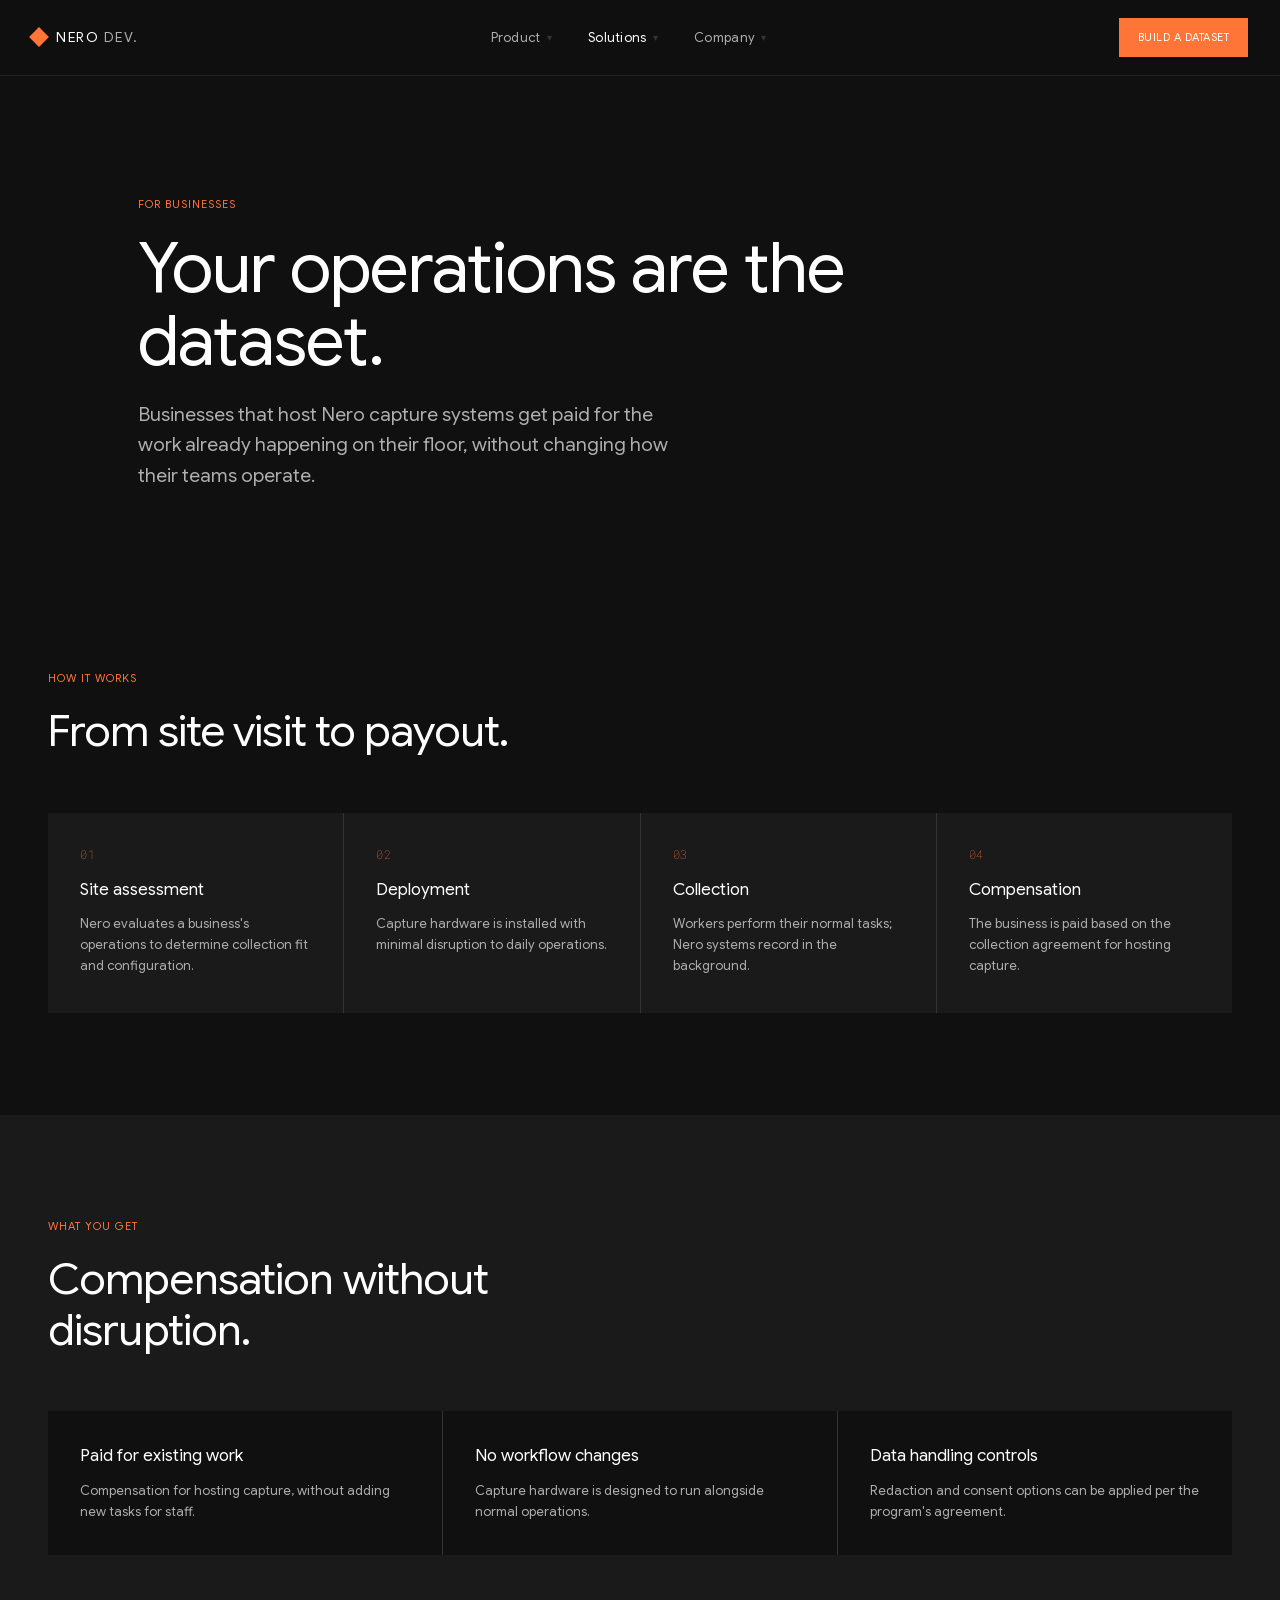
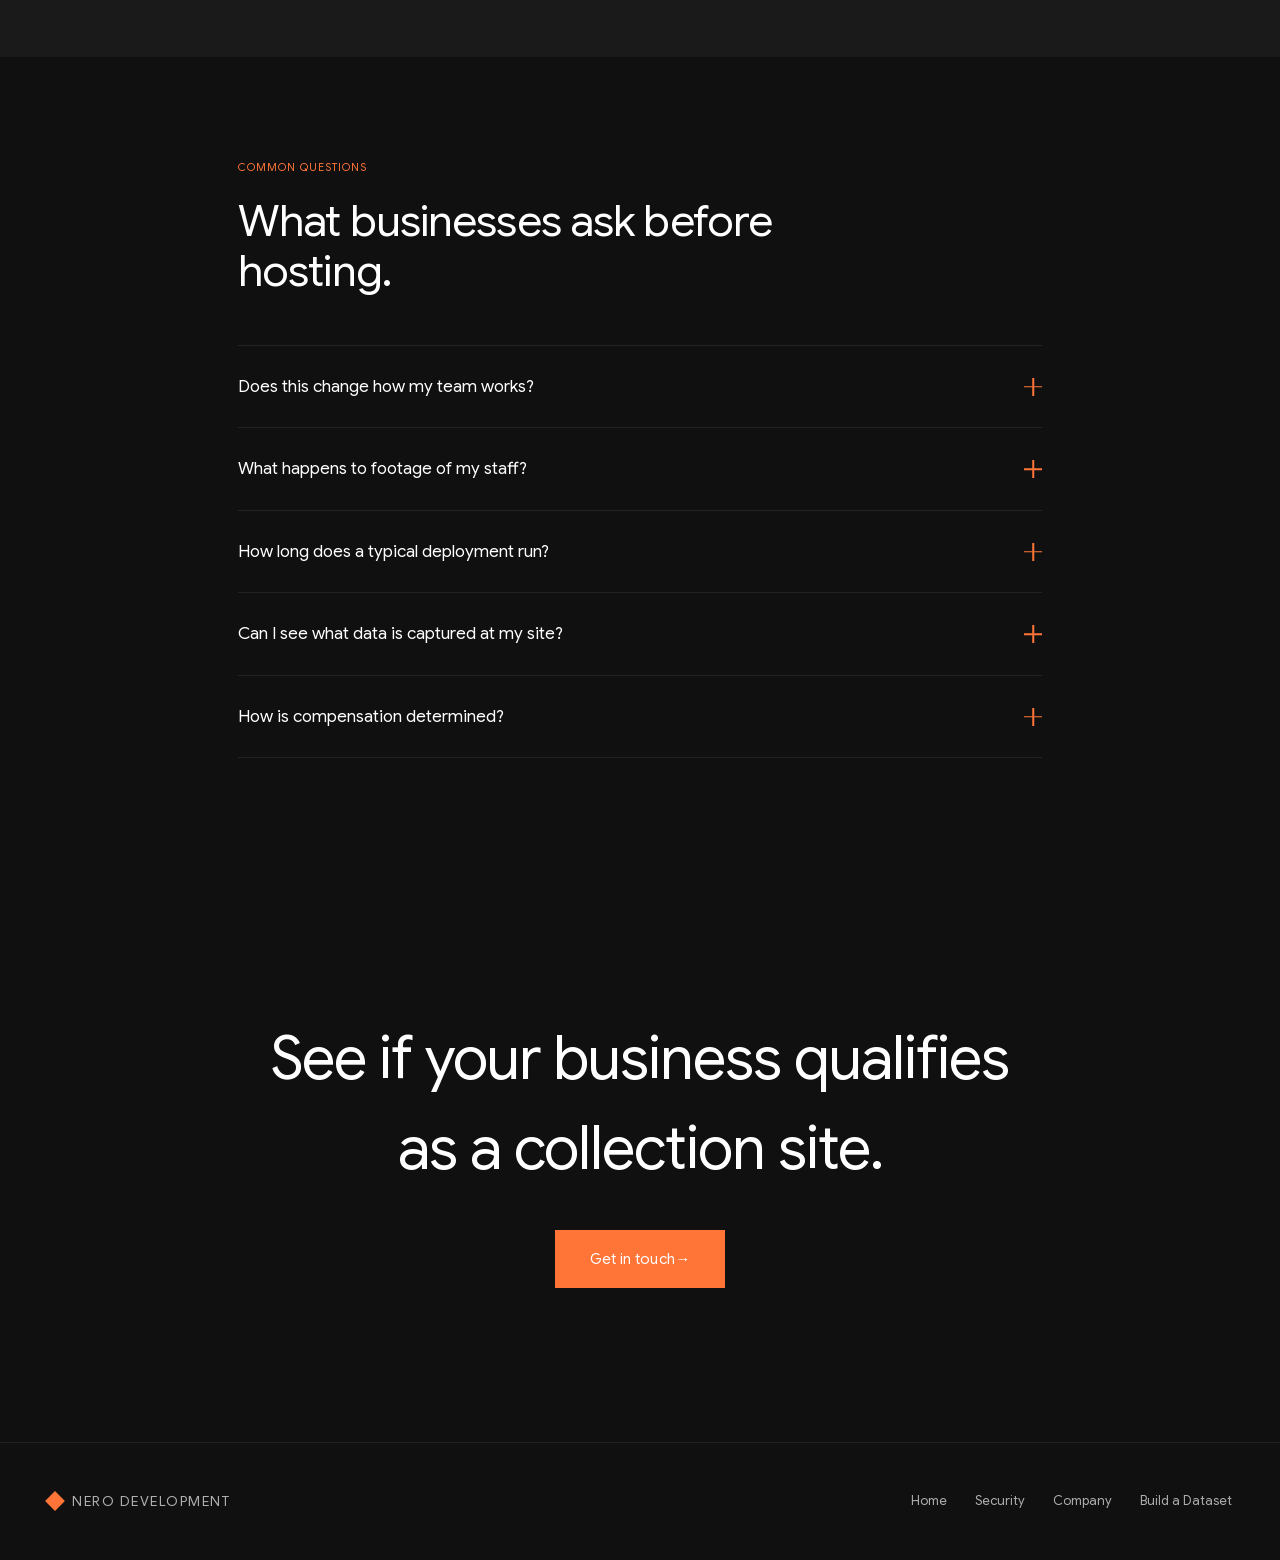
==== for-businesses.html @ 77c46d6f "Build out remaining site pages from the Claude Design import Adds Data Engine, Data Products, Captur" ====
<!DOCTYPE html>
<html lang="en">
<head>
  <meta charset="utf-8">
  <meta name="viewport" content="width=device-width, initial-scale=1">
  <title>For Businesses — Nero Development</title>
  <meta name="description" content="Businesses that host Nero capture systems get paid for the work already happening on their floor, without changing how their teams operate.">
  <meta name="theme-color" content="#101010">

  <!-- Favicon -->
  <link rel="icon" type="image/svg+xml" href="data:image/svg+xml,%3Csvg xmlns='http://www.w3.org/2000/svg' viewBox='0 0 20 20'%3E%3Crect x='4' y='4' width='12' height='12' fill='%23FF7538' transform='rotate(45 10 10)'/%3E%3C/svg%3E">

  <meta property="og:title" content="For Businesses — Nero Development">
  <meta property="og:description" content="Businesses that host Nero capture systems get paid for the work already happening on their floor, without changing how their teams operate.">
  <meta property="og:type" content="website">

  <link rel="preconnect" href="https://fonts.gstatic.com" crossorigin>
  <link rel="stylesheet" href="styles/fonts.css">
  <link rel="stylesheet" href="styles/main.css">
  <link rel="stylesheet" href="styles/responsive.css">
  <link rel="stylesheet" href="styles/pages/for-businesses.css">
</head>
<body>

  <!-- ============ Header / Nav ============ -->
  <header class="site-header">
    <div class="site-header__inner">
      <a class="brand" href="index.html" aria-label="Nero Development home">
        <span class="brand__mark" aria-hidden="true"></span>
        <span class="brand__name">NERO<span class="brand__name-dim"> DEV.</span></span>
      </a>

      <nav class="nav" aria-label="Primary">
        <button class="nav__toggle" type="button" aria-expanded="false" aria-controls="nav-menu">
          <span class="nav__toggle-bar"></span>
          <span class="nav__toggle-bar"></span>
          <span class="nav__toggle-bar"></span>
          <span class="sr-only">Menu</span>
        </button>

        <div class="nav__menu" id="nav-menu">
          <div class="nav__group">
            <button class="nav__group-label" type="button" aria-haspopup="true" aria-expanded="false">
              Product <span class="nav__caret" aria-hidden="true">▾</span>
            </button>
            <div class="nav__dropdown">
              <a class="nav__item" href="data-engine.html">
                <span class="nav__item-name">Data Engine</span>
                <span class="nav__item-desc">Capture to model-ready data</span>
              </a>
              <a class="nav__item" href="data-products.html">
                <span class="nav__item-name">Data Products</span>
                <span class="nav__item-desc">Sensor, perception &amp; task layers</span>
              </a>
              <a class="nav__item" href="capture-systems.html">
                <span class="nav__item-name">Capture Systems</span>
                <span class="nav__item-desc">Mono, stereo &amp; custom hardware</span>
              </a>
            </div>
          </div>

          <div class="nav__group">
            <button class="nav__group-label nav__group-label--active" type="button" aria-haspopup="true" aria-expanded="false">
              Solutions <span class="nav__caret" aria-hidden="true">▾</span>
            </button>
            <div class="nav__dropdown">
              <a class="nav__item" href="verticals.html">
                <span class="nav__item-name">Verticals</span>
                <span class="nav__item-desc">Warehouse, kitchen, workshop, retail</span>
              </a>
              <a class="nav__item" href="licensing.html">
                <span class="nav__item-name">Licensing</span>
                <span class="nav__item-desc">Dataset, exclusive &amp; continuous access</span>
              </a>
              <a class="nav__item" href="for-businesses.html">
                <span class="nav__item-name">For Businesses</span>
                <span class="nav__item-desc">Host capture, get compensated</span>
              </a>
            </div>
          </div>

          <div class="nav__group">
            <button class="nav__group-label" type="button" aria-haspopup="true" aria-expanded="false">
              Company <span class="nav__caret" aria-hidden="true">▾</span>
            </button>
            <div class="nav__dropdown">
              <a class="nav__item" href="security-governance.html">
                <span class="nav__item-name">Security &amp; Governance</span>
                <span class="nav__item-desc">Consent, redaction, data controls</span>
              </a>
              <a class="nav__item" href="company.html">
                <span class="nav__item-name">Company</span>
                <span class="nav__item-desc">Mission, team &amp; careers</span>
              </a>
            </div>
          </div>

          <a class="btn btn--primary nav__cta nav__cta--mobile" href="build-a-dataset.html">Build a Dataset</a>
        </div>
      </nav>

      <a class="btn btn--primary nav__cta" href="build-a-dataset.html">Build a Dataset</a>
    </div>
  </header>

  <main id="top">

    <!-- ============ Page Intro ============ -->
    <div class="page-intro">
      <p class="eyebrow">For Businesses</p>
      <h1 class="page-intro__title">Your operations are the dataset.</h1>
      <p class="lead">Businesses that host Nero capture systems get paid for the work already happening on their floor, without changing how their teams operate.</p>
    </div>

    <!-- ============ How It Works ============ -->
    <section class="section" aria-labelledby="how-title">
      <div class="container">
        <p class="eyebrow">How It Works</p>
        <h2 class="section-title section-title--md" id="how-title">From site visit to payout.</h2>

        <ol class="steps-grid">
          <li class="step-card">
            <p class="step-card__num mono">01</p>
            <p class="step-card__name">Site assessment</p>
            <p class="step-card__desc">Nero evaluates a business's operations to determine collection fit and configuration.</p>
          </li>
          <li class="step-card">
            <p class="step-card__num mono">02</p>
            <p class="step-card__name">Deployment</p>
            <p class="step-card__desc">Capture hardware is installed with minimal disruption to daily operations.</p>
          </li>
          <li class="step-card">
            <p class="step-card__num mono">03</p>
            <p class="step-card__name">Collection</p>
            <p class="step-card__desc">Workers perform their normal tasks; Nero systems record in the background.</p>
          </li>
          <li class="step-card">
            <p class="step-card__num mono">04</p>
            <p class="step-card__name">Compensation</p>
            <p class="step-card__desc">The business is paid based on the collection agreement for hosting capture.</p>
          </li>
        </ol>
      </div>
    </section>

    <!-- ============ What You Get ============ -->
    <section class="section section--charcoal" aria-labelledby="benefits-title">
      <div class="container">
        <p class="eyebrow">What You Get</p>
        <h2 class="section-title section-title--md" id="benefits-title">Compensation without disruption.</h2>

        <div class="benefits-grid">
          <div class="benefit-card">
            <h3 class="benefit-card__title">Paid for existing work</h3>
            <p class="benefit-card__desc">Compensation for hosting capture, without adding new tasks for staff.</p>
          </div>
          <div class="benefit-card">
            <h3 class="benefit-card__title">No workflow changes</h3>
            <p class="benefit-card__desc">Capture hardware is designed to run alongside normal operations.</p>
          </div>
          <div class="benefit-card">
            <h3 class="benefit-card__title">Data handling controls</h3>
            <p class="benefit-card__desc">Redaction and consent options can be applied per the program's agreement.</p>
          </div>
        </div>
      </div>
    </section>

    <!-- ============ FAQ ============ -->
    <section class="section faq" aria-labelledby="faq-title">
      <div class="container">
        <p class="eyebrow">Common Questions</p>
        <h2 class="section-title section-title--md" id="faq-title">What businesses ask before hosting.</h2>

        <div class="faq-list">
          <details class="faq-item">
            <summary class="faq-item__summary">
              Does this change how my team works?
              <span class="faq-item__icon" aria-hidden="true"></span>
            </summary>
            <p class="faq-item__answer">No. Capture systems are designed to record ongoing operations without requiring workers to change their tasks.</p>
          </details>
          <details class="faq-item">
            <summary class="faq-item__summary">
              What happens to footage of my staff?
              <span class="faq-item__icon" aria-hidden="true"></span>
            </summary>
            <p class="faq-item__answer">Handling, redaction and consent terms are set out in the collection agreement for your site.</p>
          </details>
          <details class="faq-item">
            <summary class="faq-item__summary">
              How long does a typical deployment run?
              <span class="faq-item__icon" aria-hidden="true"></span>
            </summary>
            <p class="faq-item__answer">Deployment length varies by program and is agreed in advance.</p>
          </details>
          <details class="faq-item">
            <summary class="faq-item__summary">
              Can I see what data is captured at my site?
              <span class="faq-item__icon" aria-hidden="true"></span>
            </summary>
            <p class="faq-item__answer">Access to captured data from your site is defined in your collection agreement.</p>
          </details>
          <details class="faq-item">
            <summary class="faq-item__summary">
              How is compensation determined?
              <span class="faq-item__icon" aria-hidden="true"></span>
            </summary>
            <p class="faq-item__answer">Compensation terms are set per site based on the collection program's scope and duration.</p>
          </details>
        </div>
      </div>
    </section>

    <!-- ============ Final CTA ============ -->
    <section class="section cta" aria-labelledby="cta-title">
      <div class="container">
        <h2 class="cta__headline" id="cta-title">See if your business qualifies as a collection site.</h2>
        <a class="btn btn--primary btn--lg" href="build-a-dataset.html">Get in touch <span aria-hidden="true">→</span></a>
      </div>
    </section>

  </main>

  <!-- ============ Footer ============ -->
  <footer class="site-footer">
    <div class="container site-footer__inner">
      <div class="brand">
        <span class="brand__mark" aria-hidden="true"></span>
        <span class="brand__name">NERO DEVELOPMENT</span>
      </div>
      <nav class="site-footer__links" aria-label="Footer">
        <a href="index.html">Home</a>
        <a href="security-governance.html">Security</a>
        <a href="company.html">Company</a>
        <a href="build-a-dataset.html">Build a Dataset</a>
      </nav>
    </div>
  </footer>

  <script src="scripts/nav.js"></script>
</body>
</html>
---- styles/fonts.css ----
/* Google Sans Flex + Roboto + Roboto Mono — variable weights for the thin/light display type */
@import url('https://fonts.googleapis.com/css2?family=Google+Sans+Flex:wght@100;200;300;400;500;600&family=Roboto:wght@100;300;400;500;700&family=Roboto+Mono:wght@400;500&display=swap');

/* Google Sans (self-hosted) — latin and latin-ext, retained as a local fallback */

@font-face {
  font-family: 'Google Sans';
  font-style: normal;
  font-weight: 400 700;
  font-display: swap;
  src: url("../assets/fonts/google-sans-latin-ext.woff2") format('woff2');
  unicode-range: U+0100-02BA, U+02BD-02C5, U+02C7-02CC, U+02CE-02D7, U+02DD-02FF, U+0304, U+0308, U+0329, U+1D00-1DBF, U+1E00-1E9F, U+1EF2-1EFF, U+2020, U+20A0-20AB, U+20AD-20C0, U+2113, U+2C60-2C7F, U+A720-A7FF;
}

@font-face {
  font-family: 'Google Sans';
  font-style: normal;
  font-weight: 400 700;
  font-display: swap;
  src: url("../assets/fonts/google-sans-latin.woff2") format('woff2');
  unicode-range: U+0000-00FF, U+0131, U+0152-0153, U+02BB-02BC, U+02C6, U+02DA, U+02DC, U+0304, U+0308, U+0329, U+2000-206F, U+20AC, U+2122, U+2191, U+2193, U+2212, U+2215, U+FEFF, U+FFFD;
}
---- styles/main.css ----
/* =========================================================
   Nero Development — Home
   The Data Infrastructure for Physical AI
   ========================================================= */

:root {
  /* Palette */
  --nero-black-1: #101010;
  --nero-black-2: #141414;
  --nero-charcoal-1: #1a1a1a;
  --nero-charcoal-2: #202020;
  --nero-charcoal-3: #232323;
  --nero-charcoal-4: #2b2b2b;
  --nero-charcoal-5: #2f2f2f;
  --nero-charcoal-6: #343434;
  --nero-charcoal-7: #3d3d3d;
  --nero-silver: #AFAFAF;
  --nero-white: #FFFFFF;
  --nero-orange: #FF7538;
  --nero-orange-dim: #e8720c;

  --text-primary: var(--nero-white);
  --text-secondary: var(--nero-silver);
  --text-muted: rgba(255, 255, 255, 0.6);
  --border-subtle: rgba(255, 255, 255, 0.12);
  --border-faint: rgba(255, 255, 255, 0.08);
  --surface-hover: rgba(255, 255, 255, 0.06);

  /* Type families */
  --font: 'Google Sans Flex', 'Google Sans', 'Roboto', Arial, sans-serif;
  --font-mono: 'Roboto Mono', 'Google Sans Flex', monospace;

  /* Fluid type scale */
  --type-display: clamp(2.75rem, 6.2vw + 1rem, 6.5rem);
  --type-h2: clamp(2rem, 3.2vw + 1rem, 3.25rem);
  --type-h2-md: clamp(1.75rem, 2.4vw + 1rem, 2.75rem);
  --type-lead: clamp(1.05rem, 0.6vw + 0.9rem, 1.2rem);
  --type-body: clamp(0.95rem, 0.3vw + 0.85rem, 1rem);
  --type-small: clamp(0.8rem, 0.2vw + 0.75rem, 0.875rem);
  --type-label: 0.6875rem;
  --type-stat: clamp(2.5rem, 4vw + 1rem, 3.5rem);

  /* Rhythm */
  --section-pad-y: clamp(4.5rem, 8vw, 8.75rem);
  --container-x: clamp(1.25rem, 4vw, 3rem);
  --max-width: 1280px;
}

/* ---------- Reset / base ---------- */
*, *::before, *::after { margin: 0; padding: 0; box-sizing: border-box; }

html { scroll-behavior: smooth; -webkit-text-size-adjust: 100%; }

body {
  font-family: var(--font);
  font-weight: 100;
  color: var(--text-primary);
  background: var(--nero-black-1);
  line-height: 1.5;
  -webkit-font-smoothing: antialiased;
  text-rendering: optimizeLegibility;
  overflow-x: hidden;
}

img { max-width: 100%; display: block; }

a { color: var(--nero-orange); text-decoration: none; }
a:hover { color: var(--nero-white); }

::selection { background: var(--nero-orange); color: #fff; }

:focus-visible { outline: 2px solid var(--nero-orange); outline-offset: 3px; }

.sr-only {
  position: absolute;
  width: 1px; height: 1px;
  padding: 0; margin: -1px;
  overflow: hidden;
  clip: rect(0, 0, 0, 0);
  white-space: nowrap;
  border: 0;
}

.mono { font-family: var(--font-mono); letter-spacing: 0.5px; }

/* ---------- Layout primitives ---------- */
.container {
  width: 100%;
  max-width: var(--max-width);
  margin-inline: auto;
  padding-inline: var(--container-x);
}

.section { padding-block: var(--section-pad-y); }
.section--charcoal { background: var(--nero-charcoal-1); }

.eyebrow {
  font-size: var(--type-label);
  letter-spacing: 1px;
  text-transform: uppercase;
  font-weight: 400;
  color: var(--nero-orange);
  margin-bottom: 1.25rem;
}

.section-title {
  font-size: var(--type-h2);
  font-weight: 200;
  letter-spacing: -0.02em;
  line-height: 1.15;
  max-width: 20ch;
}
.section-title--md { font-size: var(--type-h2-md); }

.lead {
  font-size: var(--type-lead);
  font-weight: 300;
  line-height: 1.6;
  color: var(--text-secondary);
  max-width: 42ch;
  margin-top: 1.25rem;
}
.lead--wide { max-width: 56ch; }

.footnote {
  font-size: var(--type-small);
  color: var(--text-muted);
  margin-top: 1.25rem;
}

/* ---------- Brand mark ---------- */
.brand { display: inline-flex; align-items: center; gap: 10px; text-decoration: none; }
.brand__mark {
  width: 14px;
  height: 14px;
  flex: none;
  background: var(--nero-orange);
  transform: rotate(45deg);
  display: inline-block;
}
.brand__name {
  font-size: 0.875rem;
  letter-spacing: 1.5px;
  color: var(--nero-white);
  white-space: nowrap;
}
.brand__name-dim { color: var(--nero-silver); }

/* ---------- Buttons ---------- */
.btn {
  display: inline-flex;
  align-items: center;
  justify-content: center;
  font-family: inherit;
  font-size: 0.875rem;
  font-weight: 400;
  letter-spacing: 0.3px;
  padding: 0.95em 1.75em;
  border: 1px solid transparent;
  cursor: pointer;
  transition: background-color 0.15s ease, border-color 0.15s ease, opacity 0.15s ease;
}
.btn--primary { background: var(--nero-orange); color: #fff; }
.btn--primary:hover { background: var(--nero-orange-dim); color: #fff; }
.btn--ghost { border-color: var(--border-subtle); background: var(--surface-hover); color: #fff; }
.btn--ghost:hover { border-color: var(--nero-silver); }
.btn--lg { padding: 1.1em 2.25em; font-size: 0.9375rem; margin-top: 2.25rem; }

.link-arrow {
  display: inline-block;
  margin-top: 1.5rem;
  font-size: 0.8125rem;
  color: var(--nero-orange);
}
.link-arrow:hover { color: var(--nero-white); }

/* ---------- Header / Nav ---------- */
.site-header {
  position: sticky;
  top: 0;
  z-index: 100;
  display: flex;
  align-items: center;
  justify-content: space-between;
  gap: 1.5rem;
  padding: 18px 32px;
  background: rgba(16, 16, 16, 0.9);
  backdrop-filter: blur(10px);
  -webkit-backdrop-filter: blur(10px);
  border-bottom: 1px solid var(--border-faint);
}
.site-header__inner {
  display: flex;
  align-items: center;
  justify-content: space-between;
  gap: 1.5rem;
  width: 100%;
}

.nav { flex: 1; display: flex; justify-content: center; }
.nav__toggle {
  display: none;
  flex-direction: column;
  justify-content: center;
  gap: 5px;
  width: 40px;
  height: 40px;
  background: none;
  border: 1px solid var(--border-subtle);
  cursor: pointer;
  flex: none;
}
.nav__toggle-bar { width: 18px; height: 1.5px; background: var(--nero-white); margin-inline: auto; transition: transform 0.2s ease, opacity 0.2s ease; }

.nav__menu {
  display: flex;
  align-items: center;
  gap: 4px;
}

.nav__group { position: relative; }
.nav__group-label {
  display: flex;
  align-items: center;
  gap: 6px;
  padding: 10px 16px;
  background: none;
  border: none;
  font-family: inherit;
  font-size: 0.8125rem;
  letter-spacing: 0.3px;
  color: var(--text-secondary);
  cursor: pointer;
}
.nav__caret { font-size: 10px; color: var(--nero-charcoal-6); transition: transform 0.15s ease; }

.nav__dropdown {
  position: absolute;
  top: 100%;
  left: 0;
  min-width: 250px;
  background: var(--nero-charcoal-1);
  border: 1px solid var(--border-subtle);
  padding: 8px;
  display: flex;
  flex-direction: column;
  gap: 2px;
  opacity: 0;
  visibility: hidden;
  transform: translateY(4px);
  transition: opacity 0.15s ease, transform 0.15s ease, visibility 0.15s;
}
.nav__group:hover .nav__dropdown,
.nav__group:focus-within .nav__dropdown {
  opacity: 1;
  visibility: visible;
  transform: translateY(0);
}
.nav__group:hover .nav__group-label,
.nav__group:focus-within .nav__group-label { color: #fff; }
.nav__group:hover .nav__caret,
.nav__group:focus-within .nav__caret { transform: rotate(180deg); }

.nav__item { display: block; padding: 12px 14px; text-decoration: none; }
.nav__item:hover { background: var(--surface-hover); }
.nav__item-name { display: block; font-size: 0.8125rem; font-weight: 400; color: #fff; }
.nav__item-desc { display: block; font-size: 0.75rem; color: var(--nero-silver); margin-top: 4px; }

.nav__cta { flex: none; padding: 10px 18px; font-size: 0.6875rem; letter-spacing: 0.5px; text-transform: uppercase; }
.nav__cta--mobile { display: none; }
.nav__group-label--active { color: #fff; }

/* ---------- Page intro (subpage header) ---------- */
.page-intro { padding: clamp(6rem, 12vw, 7.5rem) var(--container-x) clamp(3rem, 6vw, 5rem); max-width: 1100px; margin-inline: auto; }
.page-intro__title { font-size: clamp(2.25rem, 4.2vw + 1rem, 4.5rem); font-weight: 100; line-height: 1.05; letter-spacing: -1px; max-width: 18ch; }
.page-links { display: flex; gap: 1rem; flex-wrap: wrap; margin-top: 2.25rem; font-size: 0.8125rem; }
.page-links a { display: inline-block; padding: 12px 22px; border: 1px solid var(--border-subtle); color: #fff; }
.page-links a:hover { border-color: var(--nero-silver); }

/* ---------- Hero ---------- */
.hero {
  position: relative;
  height: min(760px, 100svh);
  min-height: 480px;
  overflow: hidden;
}
.hero__bg { position: absolute; inset: 0; width: 100%; height: 100%; object-fit: cover; }
.hero__scrim {
  position: absolute; inset: 0;
  background: linear-gradient(180deg, rgba(10,10,10,0.55) 0%, rgba(10,10,10,0.35) 40%, rgba(10,10,10,0.88) 100%);
  pointer-events: none;
}
.hero__scrim-bottom {
  position: absolute; left: 0; right: 0; bottom: 0; height: 45%;
  background: linear-gradient(180deg, rgba(10,10,10,0.68) 0%, rgba(10,10,10,0.98) 100%);
  pointer-events: none;
}

.hero__hud {
  position: absolute;
  top: 120px;
  font-size: 11px;
  color: rgba(255, 255, 255, 0.55);
  line-height: 1.8;
  pointer-events: none;
}
.hero__hud--left { left: 32px; }
.hero__hud--right { right: 32px; text-align: right; }

.hero__content {
  position: absolute;
  left: 0; right: 0; bottom: 0;
  padding: 0 32px clamp(2.5rem, 6vw, 4rem);
}
.hero__headline {
  font-size: var(--type-display);
  line-height: 0.98;
  font-weight: 100;
  letter-spacing: -1px;
  max-width: 20ch;
}
.hero__sub {
  font-size: clamp(1rem, 1vw + 0.75rem, 1.2rem);
  font-weight: 300;
  color: var(--nero-silver);
  max-width: 38ch;
  margin-top: 1.75rem;
  line-height: 1.5;
}
.hero__tags {
  font-size: 0.8125rem;
  letter-spacing: 1px;
  color: var(--text-muted);
  margin-top: 1rem;
}
.hero__actions { display: flex; flex-wrap: wrap; gap: 1rem; margin-top: 2.25rem; }

/* ---------- Problem flow ---------- */
.flow {
  display: flex;
  align-items: center;
  gap: 1.25rem;
  margin-top: 3.5rem;
  font-size: 0.9375rem;
  letter-spacing: 1px;
  color: var(--text-secondary);
}
.flow__arrow { color: var(--nero-orange); }
.flow__accent { color: #fff; }

/* ---------- Network ---------- */
.pipeline-flow {
  display: flex;
  align-items: center;
  flex-wrap: wrap;
  gap: 0;
  margin-top: 3.5rem;
  font-size: 0.875rem;
  letter-spacing: 1px;
  color: var(--text-secondary);
}
.pipeline-flow__arrow { margin: 0 16px; color: var(--nero-charcoal-6); }
.pipeline-flow__end { color: #fff; }

.stat-grid {
  display: grid;
  grid-template-columns: repeat(2, 1fr);
  gap: 1px;
  background: var(--nero-charcoal-6);
  margin-top: 3.5rem;
}
.stat-tile { background: var(--nero-charcoal-1); padding: 2.25rem; }
.stat-tile__label { font-size: var(--type-label); letter-spacing: 1px; text-transform: uppercase; color: var(--text-secondary); }
.stat-tile__value { font-size: 3.25rem; font-weight: 100; margin-top: 14px; letter-spacing: -0.01em; }
.stat-tile__caption { font-size: 0.9375rem; color: var(--text-secondary); margin-top: 4px; }

/* ---------- Capture Systems cards ---------- */
.hw-grid {
  display: grid;
  grid-template-columns: 1fr 1fr;
  gap: 1px;
  background: var(--nero-charcoal-6);
  margin-top: 3.5rem;
}
.hw-card { background: var(--nero-black-1); display: flex; flex-direction: column; }
.hw-card__media { aspect-ratio: 3 / 2; background: var(--nero-black-1); overflow: hidden; }
.hw-card__media img { width: 100%; height: 100%; object-fit: cover; }
.hw-card__body { padding: 2rem; }
.hw-card__eyebrow { font-size: var(--type-label); letter-spacing: 1px; text-transform: uppercase; color: var(--text-secondary); }
.hw-card__title { font-size: 1.375rem; font-weight: 300; margin-top: 10px; }
.hw-card__text { font-size: 0.875rem; color: var(--text-secondary); margin-top: 12px; line-height: 1.6; }

/* ---------- Chips ---------- */
.chips {
  display: flex;
  flex-wrap: wrap;
  gap: 12px;
  margin-top: 2.5rem;
  list-style: none;
}
.chip {
  padding: 12px 20px;
  border: 1px solid var(--border-subtle);
  font-size: 0.8125rem;
  letter-spacing: 0.5px;
  color: var(--text-secondary);
}

/* ---------- Data Engine pipeline ---------- */
.pipeline-grid {
  display: grid;
  grid-template-columns: repeat(6, 1fr);
  gap: 1px;
  background: var(--nero-charcoal-6);
  margin-top: 3.5rem;
  list-style: none;
}
.pipeline-stage { background: var(--nero-black-1); padding: 24px 20px; min-height: 180px; }
.pipeline-stage__num { font-size: 11px; color: var(--nero-orange); }
.pipeline-stage__name { font-size: 1rem; font-weight: 400; margin-top: 12px; }
.pipeline-stage__desc { font-size: 0.75rem; color: var(--text-secondary); margin-top: 12px; line-height: 1.6; }

/* ---------- Commercial models ---------- */
.model-grid {
  display: grid;
  grid-template-columns: repeat(3, 1fr);
  gap: 1px;
  background: var(--nero-charcoal-6);
  margin-top: 3.5rem;
}
.model-card { background: var(--nero-black-1); padding: 2rem; }
.model-card__num { font-size: var(--type-label); letter-spacing: 1px; color: var(--text-secondary); }
.model-card__title { font-size: 1.125rem; font-weight: 400; margin-top: 16px; }
.model-card__text { font-size: 0.8125rem; color: var(--text-secondary); margin-top: 12px; line-height: 1.6; }
.model-card--highlight { background: var(--nero-orange); }
.model-card--highlight .model-card__num { color: rgba(255, 255, 255, 0.8); }
.model-card--highlight .model-card__title { color: #fff; }
.model-card--highlight .model-card__text { color: rgba(255, 255, 255, 0.85); }

/* ---------- Final CTA ---------- */
.cta { text-align: center; padding-block: clamp(6rem, 12vw, 10rem); }
.cta__headline {
  font-size: clamp(2rem, 3.5vw + 1rem, 3.75rem);
  font-weight: 100;
  letter-spacing: -1px;
  max-width: 20ch;
  margin-inline: auto;
}

/* ---------- Footer ---------- */
.site-footer { border-top: 1px solid var(--border-faint); padding-block: 3rem; }
.site-footer__inner {
  display: flex;
  justify-content: space-between;
  align-items: center;
  flex-wrap: wrap;
  gap: 1.5rem;
}
.site-footer .brand__name { color: var(--nero-silver); }
.site-footer__links { display: flex; gap: 1.75rem; flex-wrap: wrap; font-size: 0.8125rem; }
.site-footer__links a { color: var(--nero-silver); }
.site-footer__links a:hover { color: var(--nero-orange); }
---- styles/responsive.css ----
/* =========================================================
   Responsive overrides
   ========================================================= */

/* ── Laptop / tablet: 1024px ──────────────────────────────── */
@media (max-width: 1024px) {
  .pipeline-grid { grid-template-columns: repeat(3, 1fr); }
}

/* ── Nav collapse + card grids: 900px ─────────────────────── */
@media (max-width: 900px) {
  .site-header { padding: 14px 20px; }

  .nav { flex: none; margin-left: auto; }
  .nav__toggle { display: flex; }
  .nav__cta { display: none; }

  .nav__menu {
    position: fixed;
    top: 66px;
    left: 0;
    right: 0;
    background: var(--nero-black-2);
    border-bottom: 1px solid var(--border-subtle);
    flex-direction: column;
    align-items: stretch;
    gap: 0;
    padding: 0 16px;
    max-height: 0;
    overflow: hidden;
    opacity: 0;
    transition: max-height 0.25s ease, opacity 0.2s ease;
  }
  .nav.is-open .nav__menu {
    max-height: calc(100svh - 66px);
    overflow-y: auto;
    opacity: 1;
    padding-block: 12px;
  }

  .nav__group { width: 100%; }
  .nav__group-label {
    width: 100%;
    justify-content: space-between;
    padding: 16px 8px;
    border-bottom: 1px solid var(--border-faint);
    font-size: 0.875rem;
  }
  .nav__dropdown {
    position: static;
    opacity: 1;
    visibility: visible;
    transform: none;
    border: none;
    background: none;
    padding: 4px 0 12px 8px;
    display: none;
  }
  .nav__group.is-open .nav__dropdown { display: flex; }
  .nav__group.is-open .nav__caret { transform: rotate(180deg); }
  .nav__item { padding: 10px 6px; }

  .nav__cta--mobile { display: flex; justify-content: center; margin: 16px 0 4px; }

  .hw-grid { grid-template-columns: 1fr; }
  .model-grid { grid-template-columns: 1fr; }
}

/* ── Tablet portrait: 768px ───────────────────────────────── */
@media (max-width: 768px) {
  .stat-grid { grid-template-columns: 1fr; }
  .pipeline-grid { grid-template-columns: repeat(2, 1fr); }
  .hero__hud { display: none; }
}

/* ── Mobile: 560px ─────────────────────────────────────────── */
@media (max-width: 560px) {
  .container { padding-inline: 1.25rem; }
  .hero__content { padding-inline: 20px; }
  .hero__actions { flex-direction: column; align-items: stretch; }
  .hero__actions .btn { text-align: center; }
  .flow { flex-wrap: wrap; row-gap: 0.5rem; }
  .pipeline-flow { row-gap: 0.75rem; }
  .pipeline-flow__arrow { margin: 0 10px; }
  .site-footer__inner { flex-direction: column; align-items: flex-start; }
}

/* ── Motion preferences ────────────────────────────────────── */
@media (prefers-reduced-motion: reduce) {
  html { scroll-behavior: auto; }
  .btn, .nav__dropdown, .nav__menu { transition: none; }
}
---- styles/pages/for-businesses.css ----
/* =========================================================
   Nero Development — For Businesses (page-specific)
   ========================================================= */

/* ---------- How it works — 4-step grid ---------- */
.steps-grid {
  display: grid;
  grid-template-columns: repeat(4, 1fr);
  gap: 1px;
  background: var(--nero-charcoal-6);
  margin-top: 3.5rem;
  list-style: none;
}
.step-card {
  background: var(--nero-charcoal-1);
  padding: 2rem;
  min-height: 200px;
}
.step-card__num { font-size: 0.75rem; color: var(--nero-orange); }
.step-card__name { font-size: 1.0625rem; font-weight: 400; margin-top: 14px; }
.step-card__desc { font-size: 0.8125rem; color: var(--text-secondary); margin-top: 12px; line-height: 1.6; }

/* ---------- What you get — 3-column grid ---------- */
.benefits-grid {
  display: grid;
  grid-template-columns: repeat(3, 1fr);
  gap: 1px;
  background: var(--nero-charcoal-6);
  margin-top: 3.5rem;
}
.benefit-card { background: var(--nero-black-1); padding: 2rem; }
.benefit-card__title { font-size: 1.0625rem; font-weight: 400; }
.benefit-card__desc { font-size: 0.8125rem; color: var(--text-secondary); margin-top: 12px; line-height: 1.6; }

/* ---------- FAQ ---------- */
.faq {
  max-width: 900px;
  margin-inline: auto;
}
.faq-list { margin-top: 3rem; }
.faq-item {
  border-top: 1px solid var(--border-faint);
  padding-block: 1.75rem;
}
.faq-list .faq-item:last-child { border-bottom: 1px solid var(--border-faint); }

.faq-item__summary {
  display: flex;
  align-items: center;
  justify-content: space-between;
  gap: 1.5rem;
  cursor: pointer;
  font-size: 1.0625rem;
  font-weight: 400;
  color: #fff;
  list-style: none;
}
.faq-item__summary::-webkit-details-marker { display: none; }

.faq-item__icon {
  flex: none;
  position: relative;
  width: 18px;
  height: 18px;
}
.faq-item__icon::before,
.faq-item__icon::after {
  content: '';
  position: absolute;
  background: var(--nero-orange);
  transition: transform 0.15s ease;
}
.faq-item__icon::before {
  top: 50%; left: 0;
  width: 100%; height: 1.5px;
  transform: translateY(-50%);
}
.faq-item__icon::after {
  left: 50%; top: 0;
  width: 1.5px; height: 100%;
  transform: translateX(-50%);
}
.faq-item[open] .faq-item__icon::after { transform: translateX(-50%) scaleY(0); }

.faq-item__answer {
  font-size: 0.875rem;
  color: var(--text-secondary);
  line-height: 1.65;
  max-width: 65ch;
  margin-top: 1.25rem;
}

/* ---------- Responsive ---------- */
@media (max-width: 900px) {
  .steps-grid { grid-template-columns: repeat(2, 1fr); }
  .benefits-grid { grid-template-columns: 1fr; }
}

@media (max-width: 560px) {
  .steps-grid { grid-template-columns: 1fr; }
  .faq-item__summary { font-size: 1rem; gap: 1rem; }
}
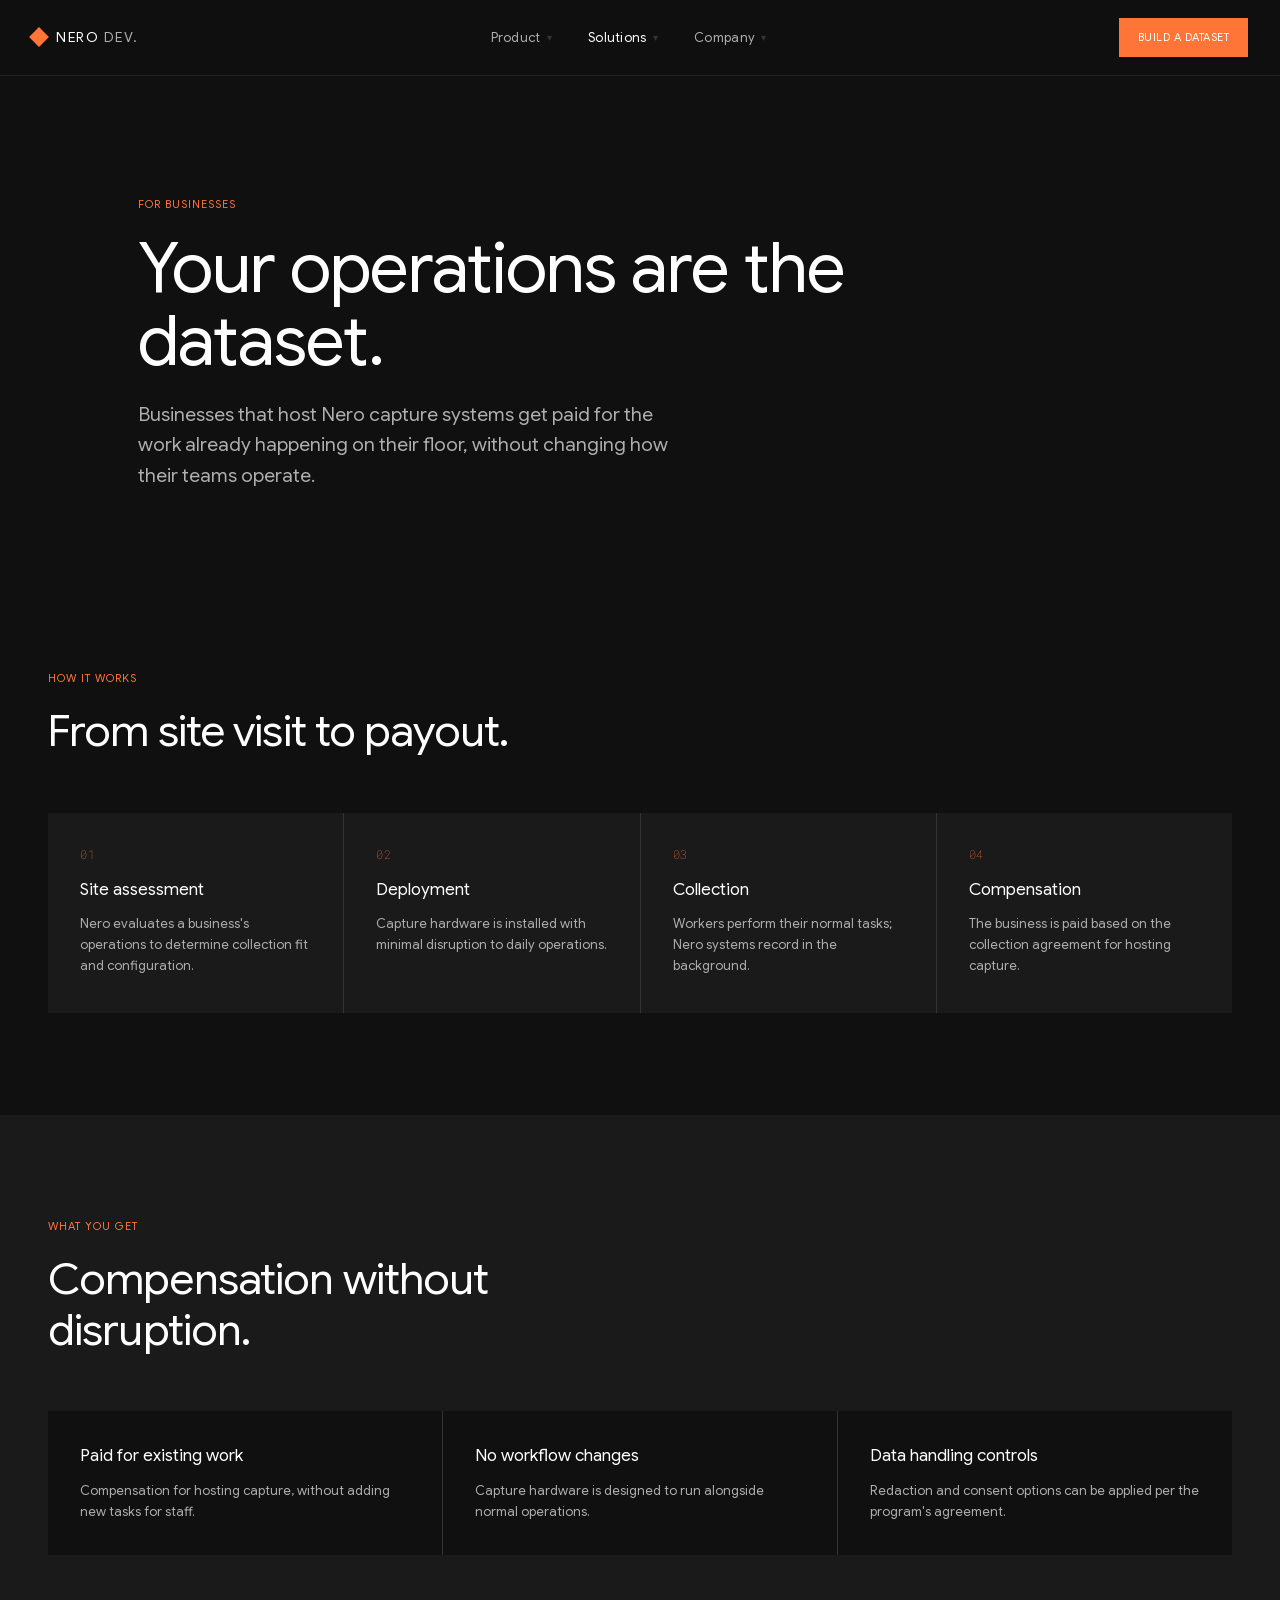
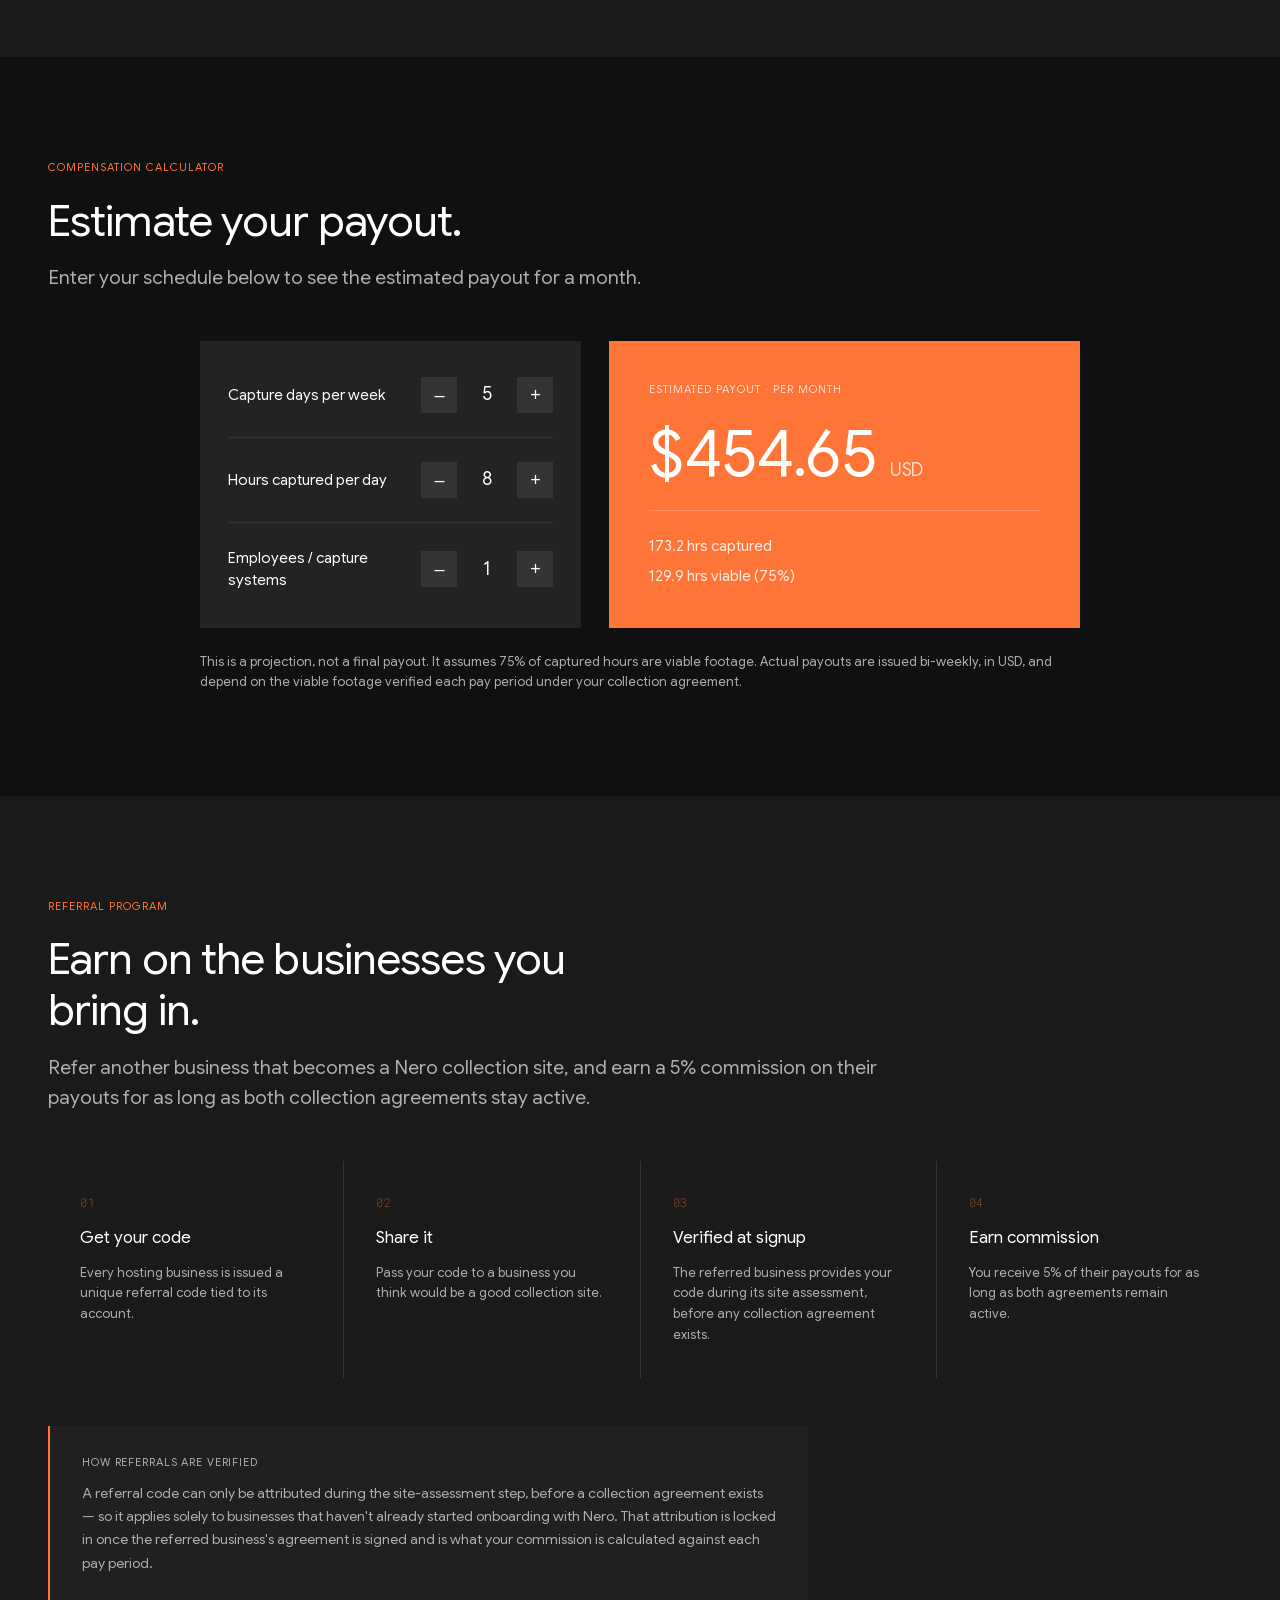
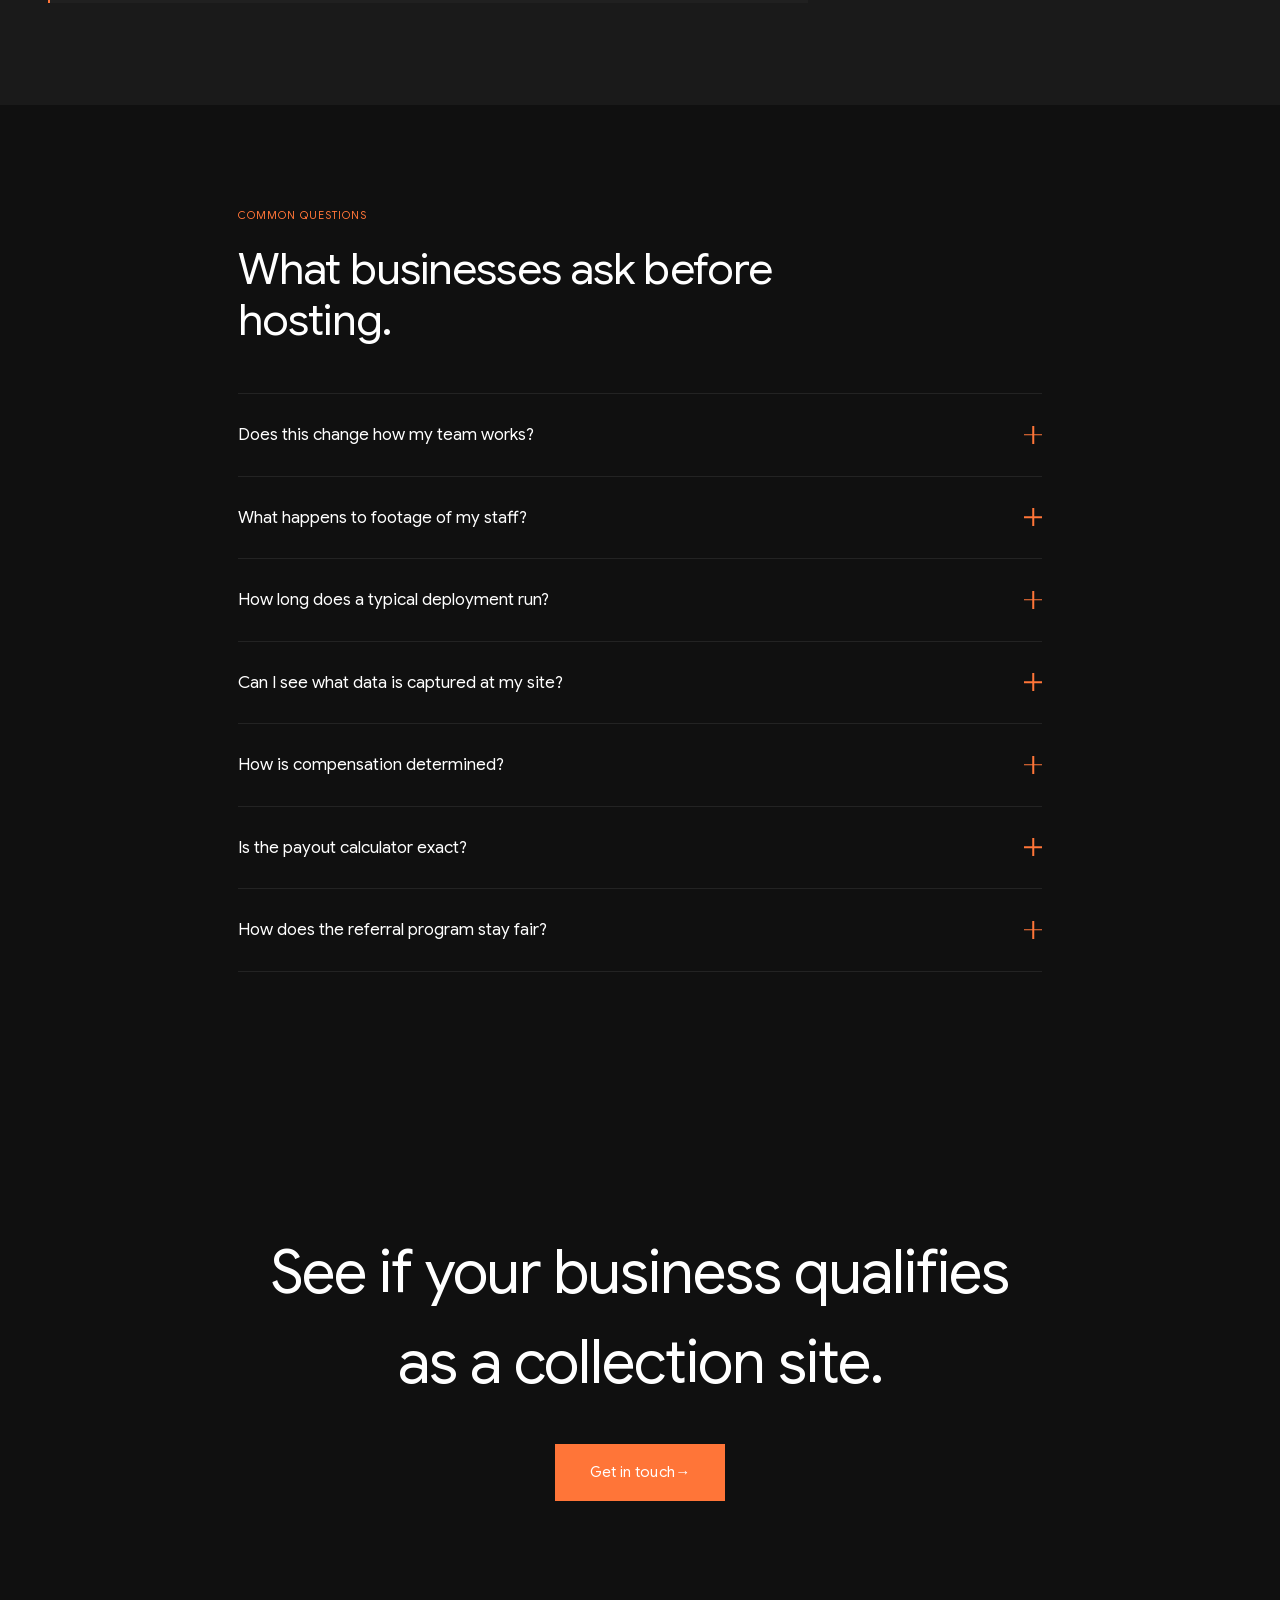
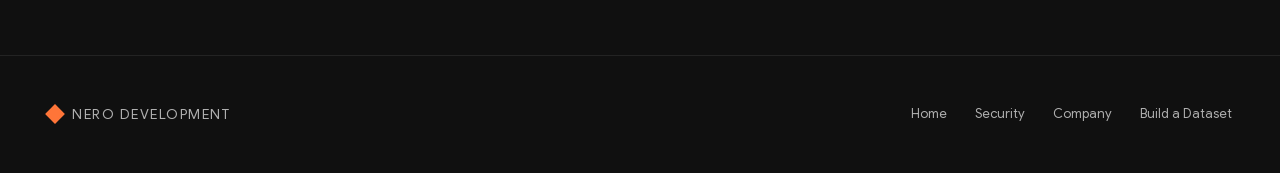
==== commit 3b3f6baa: "Add compensation calculator and referral program to For Businesses page Adds a monthly payout calcul" ====
--- a/for-businesses.html
+++ b/for-businesses.html
@@ -166,6 +166,95 @@
       </div>
     </section>
 
+    <!-- ============ Compensation Calculator ============ -->
+    <section class="section calculator" aria-labelledby="calculator-title">
+      <div class="container">
+        <p class="eyebrow">Compensation Calculator</p>
+        <h2 class="section-title section-title--md" id="calculator-title">Estimate your payout.</h2>
+        <p class="lead calculator__lead">Enter your schedule below to see the estimated payout for a month.</p>
+
+        <div class="calc-widget">
+          <div class="calc-panel">
+            <div class="calc-row">
+              <p class="calc-row__label">Capture days per week</p>
+              <div class="calc-stepper">
+                <button type="button" class="calc-stepper__btn" id="calc-days-dec" aria-label="Decrease capture days per week">–</button>
+                <span class="calc-stepper__value" id="calc-days-value">5</span>
+                <button type="button" class="calc-stepper__btn" id="calc-days-inc" aria-label="Increase capture days per week">+</button>
+              </div>
+            </div>
+            <div class="calc-divider"></div>
+            <div class="calc-row">
+              <p class="calc-row__label">Hours captured per day</p>
+              <div class="calc-stepper">
+                <button type="button" class="calc-stepper__btn" id="calc-hours-dec" aria-label="Decrease hours captured per day">–</button>
+                <span class="calc-stepper__value" id="calc-hours-value">8</span>
+                <button type="button" class="calc-stepper__btn" id="calc-hours-inc" aria-label="Increase hours captured per day">+</button>
+              </div>
+            </div>
+            <div class="calc-divider"></div>
+            <div class="calc-row">
+              <p class="calc-row__label">Employees / capture systems</p>
+              <div class="calc-stepper">
+                <button type="button" class="calc-stepper__btn" id="calc-employees-dec" aria-label="Decrease employees or capture systems">–</button>
+                <span class="calc-stepper__value" id="calc-employees-value">1</span>
+                <button type="button" class="calc-stepper__btn" id="calc-employees-inc" aria-label="Increase employees or capture systems">+</button>
+              </div>
+            </div>
+          </div>
+
+          <div class="calc-hero" aria-live="polite">
+            <p class="calc-hero__label">Estimated payout · per month</p>
+            <p class="calc-hero__value">$<span id="calc-payout">454.65</span> <span class="calc-hero__unit">USD</span></p>
+            <div class="calc-hero__hr"></div>
+            <div class="calc-hero__meta">
+              <p class="calc-hero__meta-line"><span id="calc-raw-hours">173.2</span> hrs captured</p>
+              <p class="calc-hero__meta-line"><span id="calc-viable-hours">129.9</span> hrs viable (75%)</p>
+            </div>
+          </div>
+        </div>
+
+        <p class="calculator__disclaimer">This is a projection, not a final payout. It assumes 75% of captured hours are viable footage. Actual payouts are issued bi-weekly, in USD, and depend on the viable footage verified each pay period under your collection agreement.</p>
+      </div>
+    </section>
+
+    <!-- ============ Referral Program ============ -->
+    <section class="section section--charcoal referral" aria-labelledby="referral-title">
+      <div class="container">
+        <p class="eyebrow">Referral Program</p>
+        <h2 class="section-title section-title--md" id="referral-title">Earn on the businesses you bring in.</h2>
+        <p class="lead calculator__lead">Refer another business that becomes a Nero collection site, and earn a 5% commission on their payouts for as long as both collection agreements stay active.</p>
+
+        <ol class="steps-grid referral__steps">
+          <li class="step-card">
+            <p class="step-card__num mono">01</p>
+            <p class="step-card__name">Get your code</p>
+            <p class="step-card__desc">Every hosting business is issued a unique referral code tied to its account.</p>
+          </li>
+          <li class="step-card">
+            <p class="step-card__num mono">02</p>
+            <p class="step-card__name">Share it</p>
+            <p class="step-card__desc">Pass your code to a business you think would be a good collection site.</p>
+          </li>
+          <li class="step-card">
+            <p class="step-card__num mono">03</p>
+            <p class="step-card__name">Verified at signup</p>
+            <p class="step-card__desc">The referred business provides your code during its site assessment, before any collection agreement exists.</p>
+          </li>
+          <li class="step-card">
+            <p class="step-card__num mono">04</p>
+            <p class="step-card__name">Earn commission</p>
+            <p class="step-card__desc">You receive 5% of their payouts for as long as both agreements remain active.</p>
+          </li>
+        </ol>
+
+        <div class="referral__note">
+          <p class="referral__note-title">How referrals are verified</p>
+          <p class="referral__note-desc">A referral code can only be attributed during the site-assessment step, before a collection agreement exists — so it applies solely to businesses that haven't already started onboarding with Nero. That attribution is locked in once the referred business's agreement is signed and is what your commission is calculated against each pay period.</p>
+        </div>
+      </div>
+    </section>
+
     <!-- ============ FAQ ============ -->
     <section class="section faq" aria-labelledby="faq-title">
       <div class="container">
@@ -206,7 +295,21 @@
               How is compensation determined?
               <span class="faq-item__icon" aria-hidden="true"></span>
             </summary>
-            <p class="faq-item__answer">Compensation terms are set per site based on the collection program's scope and duration.</p>
+            <p class="faq-item__answer">Businesses are paid per hour of viable footage, disbursed bi-weekly. Exact terms are set per site in the collection agreement.</p>
+          </details>
+          <details class="faq-item">
+            <summary class="faq-item__summary">
+              Is the payout calculator exact?
+              <span class="faq-item__icon" aria-hidden="true"></span>
+            </summary>
+            <p class="faq-item__answer">No. It projects an estimate only, assuming 75% of captured footage is viable. Actual payouts depend on the footage your site produces and are confirmed in your collection agreement.</p>
+          </details>
+          <details class="faq-item">
+            <summary class="faq-item__summary">
+              How does the referral program stay fair?
+              <span class="faq-item__icon" aria-hidden="true"></span>
+            </summary>
+            <p class="faq-item__answer">Referral codes are attributed at site assessment, before a collection agreement exists, so a code can't be applied to a business already onboarding with Nero. That attribution is what your 5% commission is calculated against.</p>
           </details>
         </div>
       </div>
@@ -239,5 +342,6 @@
   </footer>
 
   <script src="scripts/nav.js"></script>
+  <script src="scripts/for-businesses.js"></script>
 </body>
 </html>
--- a/styles/pages/for-businesses.css
+++ b/styles/pages/for-businesses.css
@@ -32,6 +32,117 @@
 .benefit-card__title { font-size: 1.0625rem; font-weight: 400; }
 .benefit-card__desc { font-size: 0.8125rem; color: var(--text-secondary); margin-top: 12px; line-height: 1.6; }
 
+/* ---------- Compensation calculator ---------- */
+.calculator__lead { max-width: 65ch; margin-top: 1rem; }
+
+.calc-widget {
+  max-width: 880px;
+  margin: 3rem auto 0;
+  display: flex;
+  flex-wrap: wrap;
+  align-items: stretch;
+  gap: 1.75rem;
+}
+
+.calc-panel {
+  flex: 1;
+  min-width: 280px;
+  background: var(--nero-charcoal-3);
+  padding: 1.75rem;
+  display: flex;
+  flex-direction: column;
+  justify-content: center;
+  gap: 1.5rem;
+}
+
+.calc-row {
+  display: flex;
+  align-items: center;
+  justify-content: space-between;
+  gap: 1rem;
+}
+.calc-row__label { font-size: 0.9375rem; font-weight: 400; color: #fff; }
+
+.calc-divider { height: 1px; background: var(--border-faint); }
+
+.calc-stepper { display: flex; align-items: center; gap: 14px; flex: none; }
+.calc-stepper__btn {
+  width: 36px;
+  height: 36px;
+  background: var(--nero-charcoal-6);
+  border: none;
+  color: #fff;
+  font-size: 1.125rem;
+  font-weight: 100;
+  line-height: 1;
+  cursor: pointer;
+  transition: background 0.15s ease;
+}
+.calc-stepper__btn:hover { background: rgba(255, 255, 255, 0.15); }
+.calc-stepper__value {
+  display: inline-block;
+  width: 32px;
+  text-align: center;
+  font-size: 1.125rem;
+  font-weight: 100;
+  color: #fff;
+}
+
+.calc-hero {
+  flex: 1.2;
+  min-width: 280px;
+  align-self: stretch;
+  background: var(--nero-orange);
+  padding: 2.5rem;
+  display: flex;
+  flex-direction: column;
+  justify-content: center;
+  gap: 1.5rem;
+}
+.calc-hero__label {
+  font-size: var(--type-label);
+  letter-spacing: 1px;
+  text-transform: uppercase;
+  color: rgba(255, 255, 255, 0.75);
+  font-weight: 400;
+}
+.calc-hero__value { font-size: clamp(2.75rem, 4vw + 1rem, 4rem); font-weight: 100; color: #fff; letter-spacing: -0.01em; line-height: 1; }
+.calc-hero__unit { font-size: 1.125rem; font-weight: 400; color: rgba(255, 255, 255, 0.75); }
+.calc-hero__hr { height: 1px; background: rgba(255, 255, 255, 0.2); }
+.calc-hero__meta { display: flex; flex-direction: column; gap: 0.5rem; }
+.calc-hero__meta-line { font-size: 0.9375rem; font-weight: 400; color: rgba(255, 255, 255, 0.85); }
+
+.calculator__disclaimer {
+  font-size: 0.8125rem;
+  color: var(--text-secondary);
+  max-width: 880px;
+  margin: 1.5rem auto 0;
+  line-height: 1.6;
+}
+
+/* ---------- Referral program ---------- */
+.referral__steps { margin-top: 3rem; }
+
+.referral__note {
+  margin-top: 3rem;
+  padding: 1.75rem 2rem;
+  background: var(--nero-charcoal-2);
+  border-left: 2px solid var(--nero-orange);
+  max-width: 760px;
+}
+.referral__note-title {
+  font-size: 0.6875rem;
+  letter-spacing: 0.08em;
+  text-transform: uppercase;
+  color: var(--nero-silver);
+}
+.referral__note-desc {
+  font-size: 0.875rem;
+  color: var(--text-secondary);
+  line-height: 1.65;
+  margin-top: 0.75rem;
+}
+
 /* ---------- FAQ ---------- */
 .faq {
   max-width: 900px;
@@ -99,4 +210,5 @@
 @media (max-width: 560px) {
   .steps-grid { grid-template-columns: 1fr; }
   .faq-item__summary { font-size: 1rem; gap: 1rem; }
-}
+  .calc-row__label { font-size: 0.875rem; }
+}
